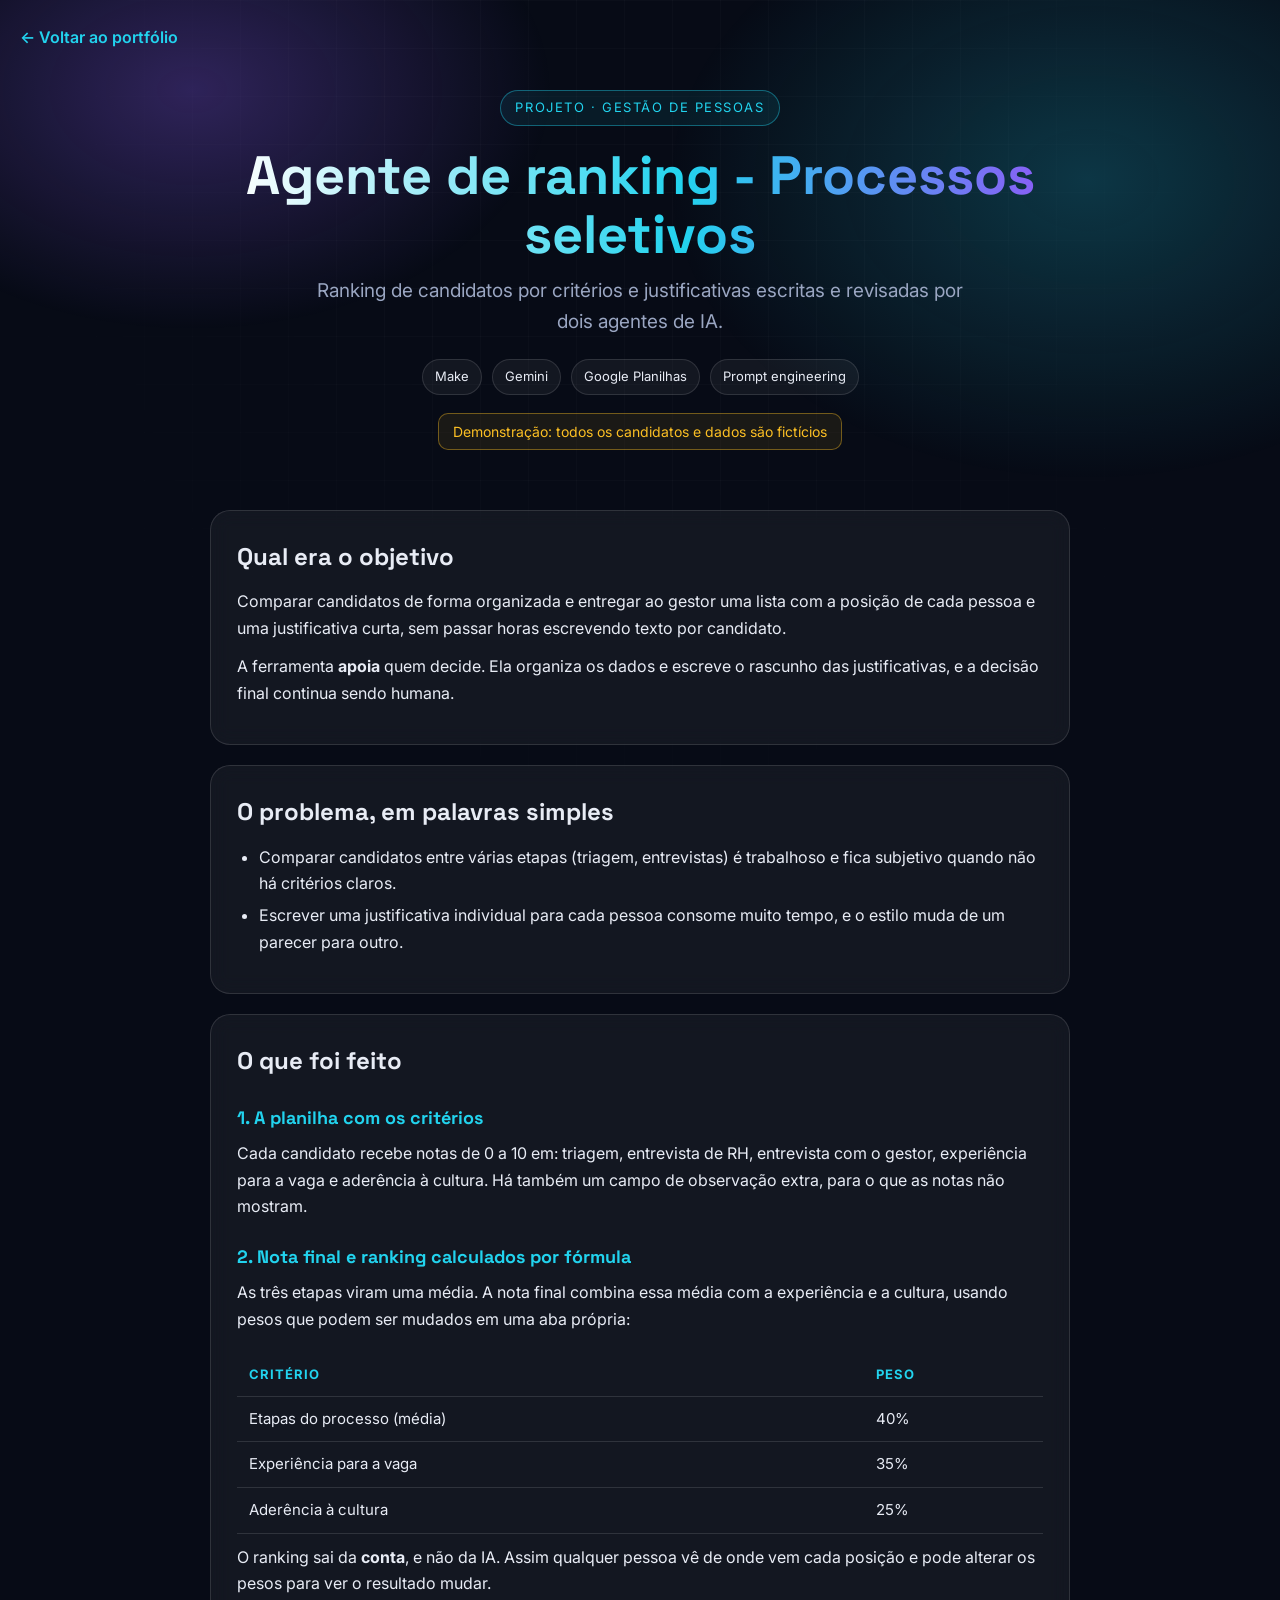
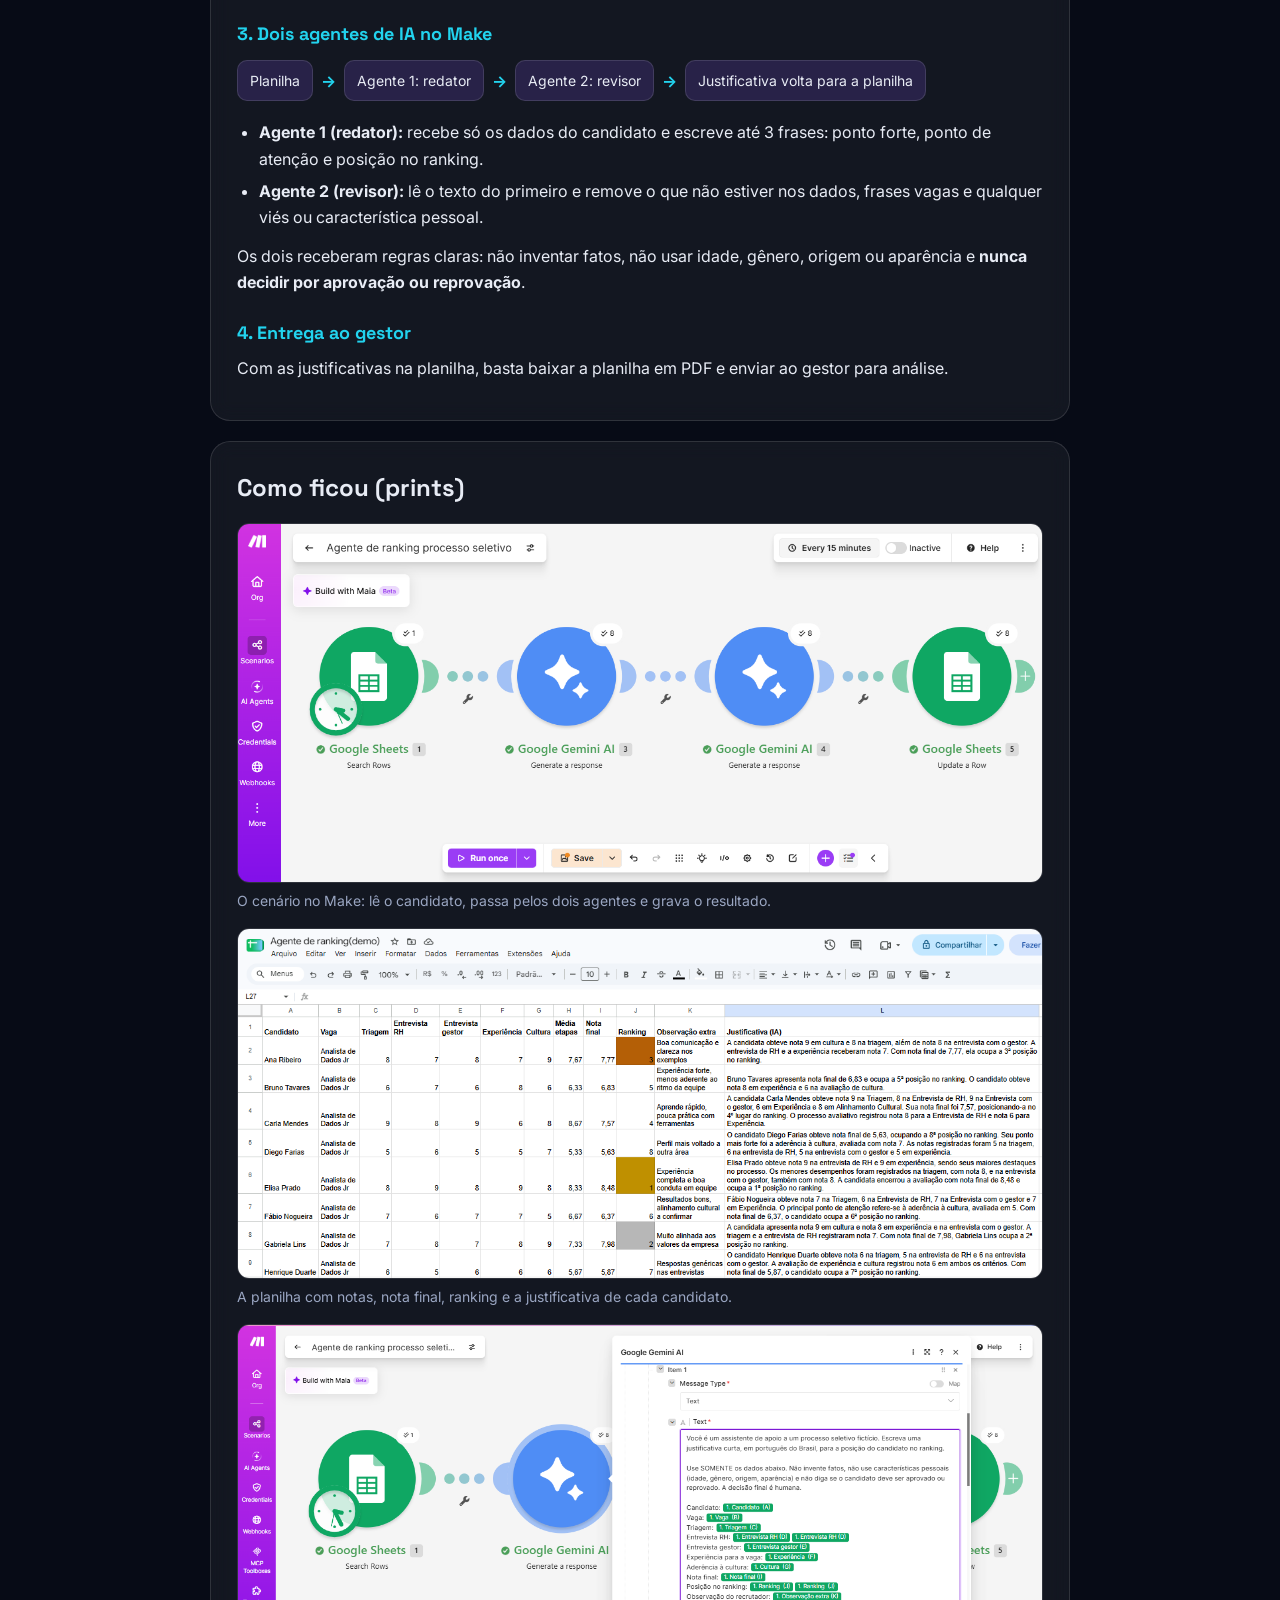
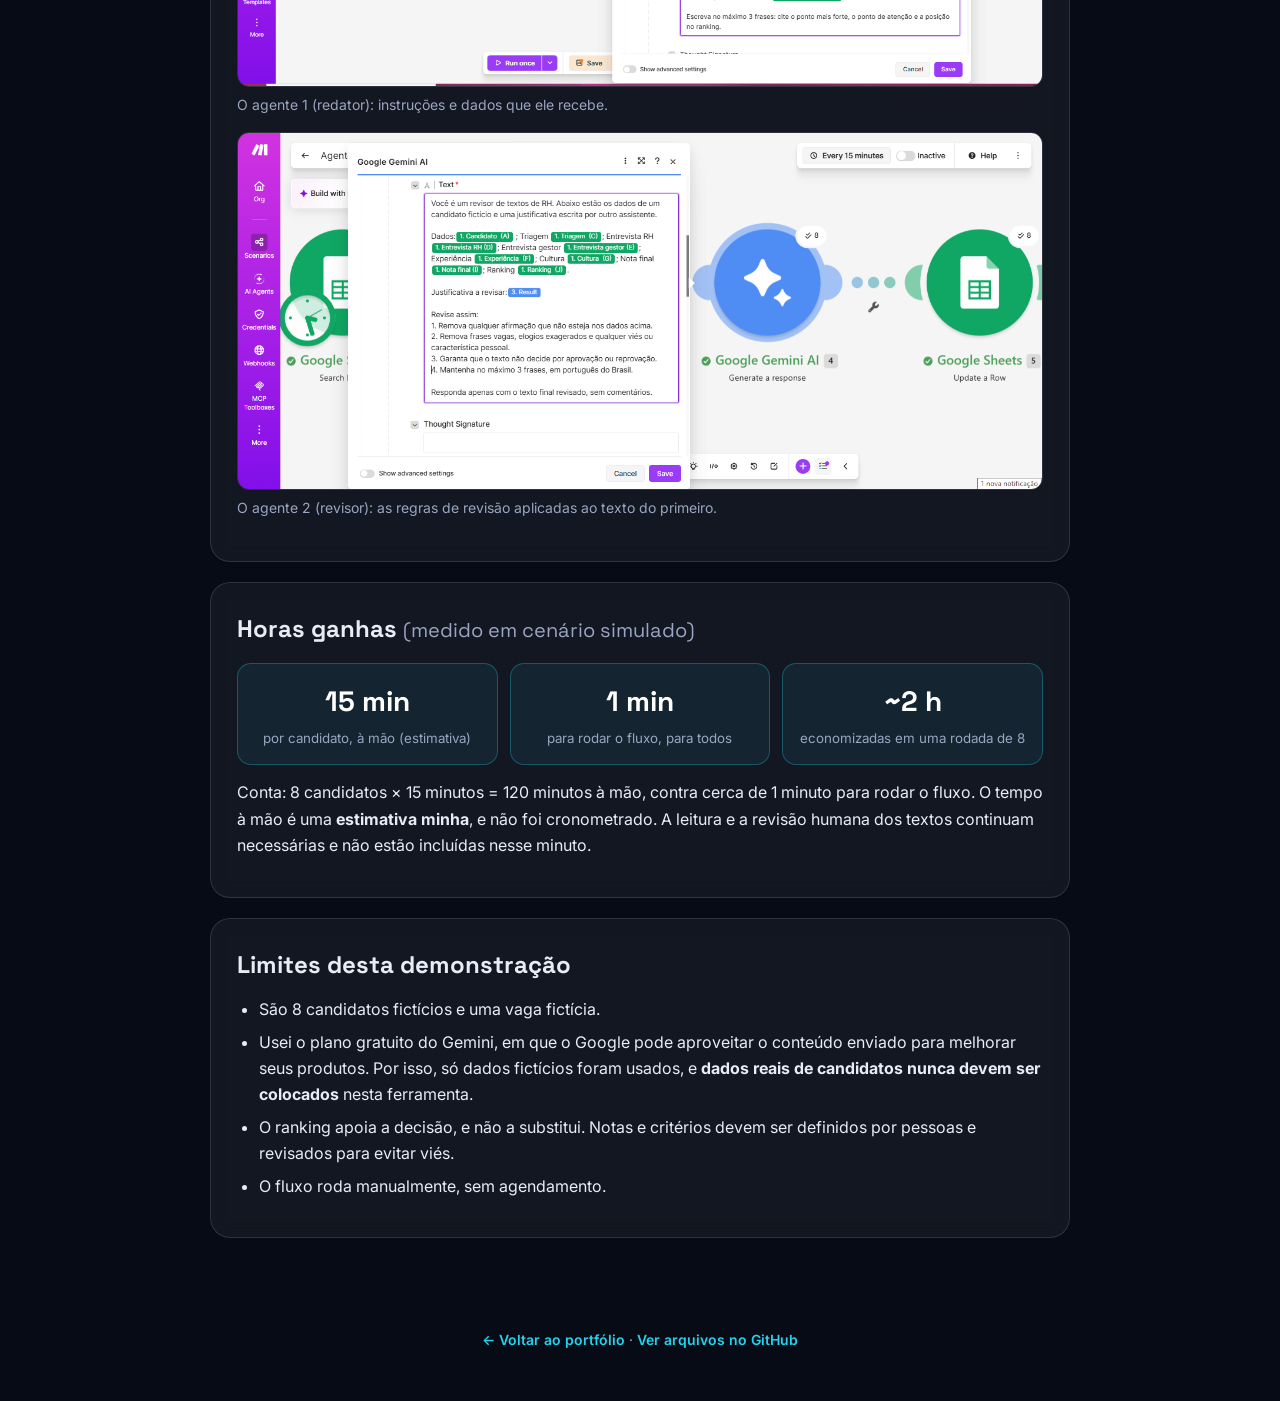
==== agente-de-ranking/index.html @ 05caa48c "Create index.html" ====
<!DOCTYPE html>
<html lang="pt-BR">
<head>
<meta charset="UTF-8">
<meta name="viewport" content="width=device-width, initial-scale=1">
<title>Agente de ranking - Processos seletivos | Liandra Constantino</title>
<link rel="preconnect" href="https://fonts.googleapis.com">
<link href="https://fonts.googleapis.com/css2?family=Space+Grotesk:wght@500;700&family=Inter:wght@400;500;600&display=swap" rel="stylesheet">
<link rel="stylesheet" href="../estilo-projeto.css">
</head>
<body>
<a class="voltar" href="../">← Voltar ao portfólio</a>
<header>
  <span class="etiqueta">Projeto · Gestão de pessoas</span>
  <h1>Agente de ranking - Processos seletivos</h1>
  <p class="sub">Ranking de candidatos por critérios e justificativas escritas e revisadas por dois agentes de IA.</p>
  <div class="selos"><span>Make</span><span>Gemini</span><span>Google Planilhas</span><span>Prompt engineering</span></div>
  <span class="aviso">Demonstração: todos os candidatos e dados são fictícios</span>
</header>

<main>
<section>
  <h2>Qual era o objetivo</h2>
  <p>Comparar candidatos de forma organizada e entregar ao gestor uma lista com a posição de cada pessoa e uma justificativa curta, sem passar horas escrevendo texto por candidato.</p>
  <p>A ferramenta <b>apoia</b> quem decide. Ela organiza os dados e escreve o rascunho das justificativas, e a decisão final continua sendo humana.</p>
</section>

<section>
  <h2>O problema, em palavras simples</h2>
  <ul>
    <li>Comparar candidatos entre várias etapas (triagem, entrevistas) é trabalhoso e fica subjetivo quando não há critérios claros.</li>
    <li>Escrever uma justificativa individual para cada pessoa consome muito tempo, e o estilo muda de um parecer para outro.</li>
  </ul>
</section>

<section>
  <h2>O que foi feito</h2>

  <h3>1. A planilha com os critérios</h3>
  <p>Cada candidato recebe notas de 0 a 10 em: triagem, entrevista de RH, entrevista com o gestor, experiência para a vaga e aderência à cultura. Há também um campo de observação extra, para o que as notas não mostram.</p>

  <h3>2. Nota final e ranking calculados por fórmula</h3>
  <p>As três etapas viram uma média. A nota final combina essa média com a experiência e a cultura, usando pesos que podem ser mudados em uma aba própria:</p>
  <div class="tabela"><table>
    <tr><th>Critério</th><th>Peso</th></tr>
    <tr><td>Etapas do processo (média)</td><td>40%</td></tr>
    <tr><td>Experiência para a vaga</td><td>35%</td></tr>
    <tr><td>Aderência à cultura</td><td>25%</td></tr>
  </table></div>
  <p>O ranking sai da <b>conta</b>, e não da IA. Assim qualquer pessoa vê de onde vem cada posição e pode alterar os pesos para ver o resultado mudar.</p>

  <h3>3. Dois agentes de IA no Make</h3>
  <div class="fluxo"><span>Planilha</span><b>→</b><span>Agente 1: redator</span><b>→</b><span>Agente 2: revisor</span><b>→</b><span>Justificativa volta para a planilha</span></div>
  <ul>
    <li><b>Agente 1 (redator):</b> recebe só os dados do candidato e escreve até 3 frases: ponto forte, ponto de atenção e posição no ranking.</li>
    <li><b>Agente 2 (revisor):</b> lê o texto do primeiro e remove o que não estiver nos dados, frases vagas e qualquer viés ou característica pessoal.</li>
  </ul>
  <p>Os dois receberam regras claras: não inventar fatos, não usar idade, gênero, origem ou aparência e <b>nunca decidir por aprovação ou reprovação</b>.</p>

  <h3>4. Entrega ao gestor</h3>
  <p>Com as justificativas na planilha, basta baixar a planilha em PDF e enviar ao gestor para análise.</p>
</section>

<section>
  <h2>Como ficou (prints)</h2>
  <figure><a href="01-cenario-make.png" target="_blank" rel="noopener"><img src="01-cenario-make.png" alt="Cenário no Make" loading="lazy"></a><figcaption>O cenário no Make: lê o candidato, passa pelos dois agentes e grava o resultado.</figcaption></figure>
  <figure><a href="02-planilha-ranking.png" target="_blank" rel="noopener"><img src="02-planilha-ranking.png" alt="Planilha com ranking e justificativas" loading="lazy"></a><figcaption>A planilha com notas, nota final, ranking e a justificativa de cada candidato.</figcaption></figure>
  <figure><a href="03-modulo2-redator.png" target="_blank" rel="noopener"><img src="03-modulo2-redator.png" alt="Módulo do agente redator" loading="lazy"></a><figcaption>O agente 1 (redator): instruções e dados que ele recebe.</figcaption></figure>
  <figure><a href="04-modulo3-revisor.png" target="_blank" rel="noopener"><img src="04-modulo3-revisor.png" alt="Módulo do agente revisor" loading="lazy"></a><figcaption>O agente 2 (revisor): as regras de revisão aplicadas ao texto do primeiro.</figcaption></figure>
</section>

<section>
  <h2>Horas ganhas <small style="color:var(--suave);font-weight:400">(medido em cenário simulado)</small></h2>
  <div class="destaque">
    <div><strong>15 min</strong><small>por candidato, à mão (estimativa)</small></div>
    <div><strong>1 min</strong><small>para rodar o fluxo, para todos</small></div>
    <div><strong>~2 h</strong><small>economizadas em uma rodada de 8</small></div>
  </div>
  <p>Conta: 8 candidatos × 15 minutos = 120 minutos à mão, contra cerca de 1 minuto para rodar o fluxo. O tempo à mão é uma <b>estimativa minha</b>, e não foi cronometrado. A leitura e a revisão humana dos textos continuam necessárias e não estão incluídas nesse minuto.</p>
</section>

<section>
  <h2>Limites desta demonstração</h2>
  <ul>
    <li>São 8 candidatos fictícios e uma vaga fictícia.</li>
    <li>Usei o plano gratuito do Gemini, em que o Google pode aproveitar o conteúdo enviado para melhorar seus produtos. Por isso, só dados fictícios foram usados, e <b>dados reais de candidatos nunca devem ser colocados</b> nesta ferramenta.</li>
    <li>O ranking apoia a decisão, e não a substitui. Notas e critérios devem ser definidos por pessoas e revisados para evitar viés.</li>
    <li>O fluxo roda manualmente, sem agendamento.</li>
  </ul>
</section>
</main>

<footer>
  <a href="../">← Voltar ao portfólio</a> ·
  <a href="https://github.com/liandraconstantino/portfolio/tree/main/agente-de-ranking">Ver arquivos no GitHub</a>
</footer>
</body>
</html>
---- estilo-projeto.css ----
:root{--bg:#070b16;--card:rgba(255,255,255,.05);--borda:rgba(255,255,255,.12);--texto:#e8ecf5;--suave:#9aa6c2;--ciano:#22d3ee;--violeta:#8b5cf6}
*{box-sizing:border-box}
body{margin:0;font-family:Inter,system-ui,sans-serif;background:var(--bg);color:var(--texto);line-height:1.65;overflow-x:hidden}
body::before{content:"";position:fixed;inset:0;z-index:-2;background:radial-gradient(600px 400px at 15% 10%,rgba(139,92,246,.30),transparent 60%),radial-gradient(700px 500px at 85% 20%,rgba(34,211,238,.22),transparent 60%)}
body::after{content:"";position:fixed;inset:0;z-index:-1;opacity:.5;background-image:linear-gradient(rgba(255,255,255,.04) 1px,transparent 1px),linear-gradient(90deg,rgba(255,255,255,.04) 1px,transparent 1px);background-size:48px 48px;mask-image:radial-gradient(ellipse at 50% 20%,#000 30%,transparent 75%)}
.voltar{display:inline-block;margin:24px 20px 0;color:var(--ciano);text-decoration:none;font-weight:600}
header{text-align:center;padding:40px 20px 30px;max-width:860px;margin:0 auto}
.etiqueta{display:inline-block;font-size:13px;letter-spacing:.12em;text-transform:uppercase;color:var(--ciano);border:1px solid rgba(34,211,238,.4);padding:6px 14px;border-radius:999px;background:rgba(34,211,238,.08)}
h1{font-family:"Space Grotesk",sans-serif;font-size:clamp(32px,6vw,54px);margin:20px 0 10px;line-height:1.1;background:linear-gradient(90deg,#fff,var(--ciano) 55%,var(--violeta));-webkit-background-clip:text;background-clip:text;color:transparent}
.sub{font-size:clamp(16px,2.4vw,19px);color:var(--suave);max-width:660px;margin:0 auto}
.selos{display:flex;flex-wrap:wrap;gap:10px;justify-content:center;margin-top:22px}
.selos span{font-size:13px;background:var(--card);border:1px solid var(--borda);padding:6px 12px;border-radius:999px}
.aviso{display:inline-block;margin-top:18px;font-size:14px;color:#fbbf24;border:1px solid rgba(251,191,36,.4);background:rgba(251,191,36,.08);padding:6px 14px;border-radius:10px}
main{max-width:900px;margin:0 auto;padding:10px 20px 60px}
section{background:var(--card);border:1px solid var(--borda);border-radius:20px;padding:26px;margin:20px 0;backdrop-filter:blur(10px)}
h2{font-family:"Space Grotesk",sans-serif;font-size:24px;margin:0 0 12px}
h3{font-family:"Space Grotesk",sans-serif;font-size:18px;margin:22px 0 8px;color:var(--ciano)}
p{margin:0 0 12px}
ol,ul{margin:0 0 12px;padding-left:22px}
li{margin-bottom:6px}
table{width:100%;border-collapse:collapse;margin:10px 0;font-size:15px}
th,td{padding:10px 12px;text-align:left;border-bottom:1px solid var(--borda)}
th{color:var(--ciano);font-size:13px;letter-spacing:.08em;text-transform:uppercase}
.tabela{overflow-x:auto}
.fluxo{display:flex;flex-wrap:wrap;align-items:center;gap:8px;margin:12px 0 18px}
.fluxo span{background:rgba(139,92,246,.18);border:1px solid var(--borda);padding:8px 12px;border-radius:10px;font-size:14px}
.fluxo b{color:var(--ciano)}
figure{margin:16px 0}
figure img{width:100%;border-radius:12px;border:1px solid var(--borda);display:block}
figcaption{font-size:14px;color:var(--suave);margin-top:6px}
.destaque{display:grid;grid-template-columns:repeat(auto-fit,minmax(170px,1fr));gap:12px;margin:14px 0}
.destaque div{background:rgba(34,211,238,.07);border:1px solid rgba(34,211,238,.3);border-radius:14px;padding:14px;text-align:center}
.destaque strong{display:block;font-family:"Space Grotesk",sans-serif;font-size:28px;color:#fff}
.destaque small{color:var(--suave)}
footer{text-align:center;color:var(--suave);padding:10px 20px 50px;font-size:14px}
footer a{color:var(--ciano);font-weight:600;text-decoration:none}
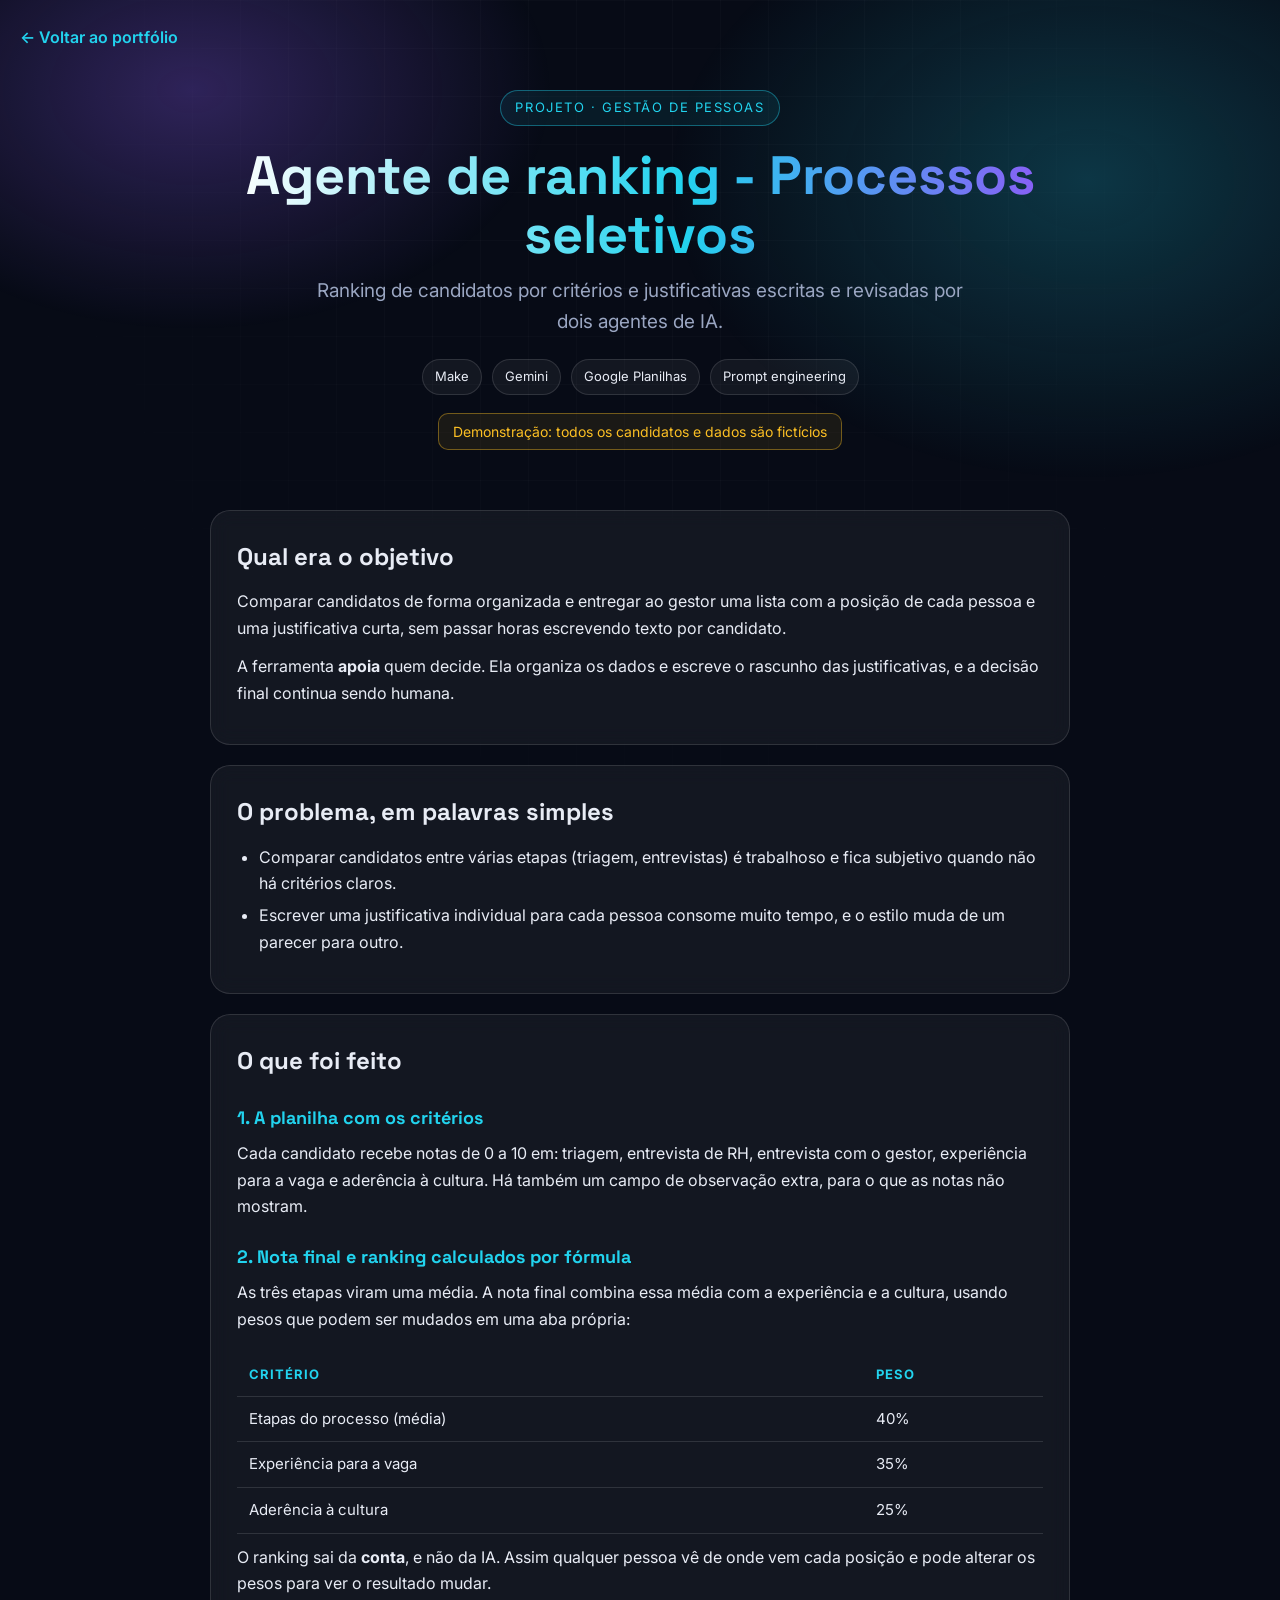
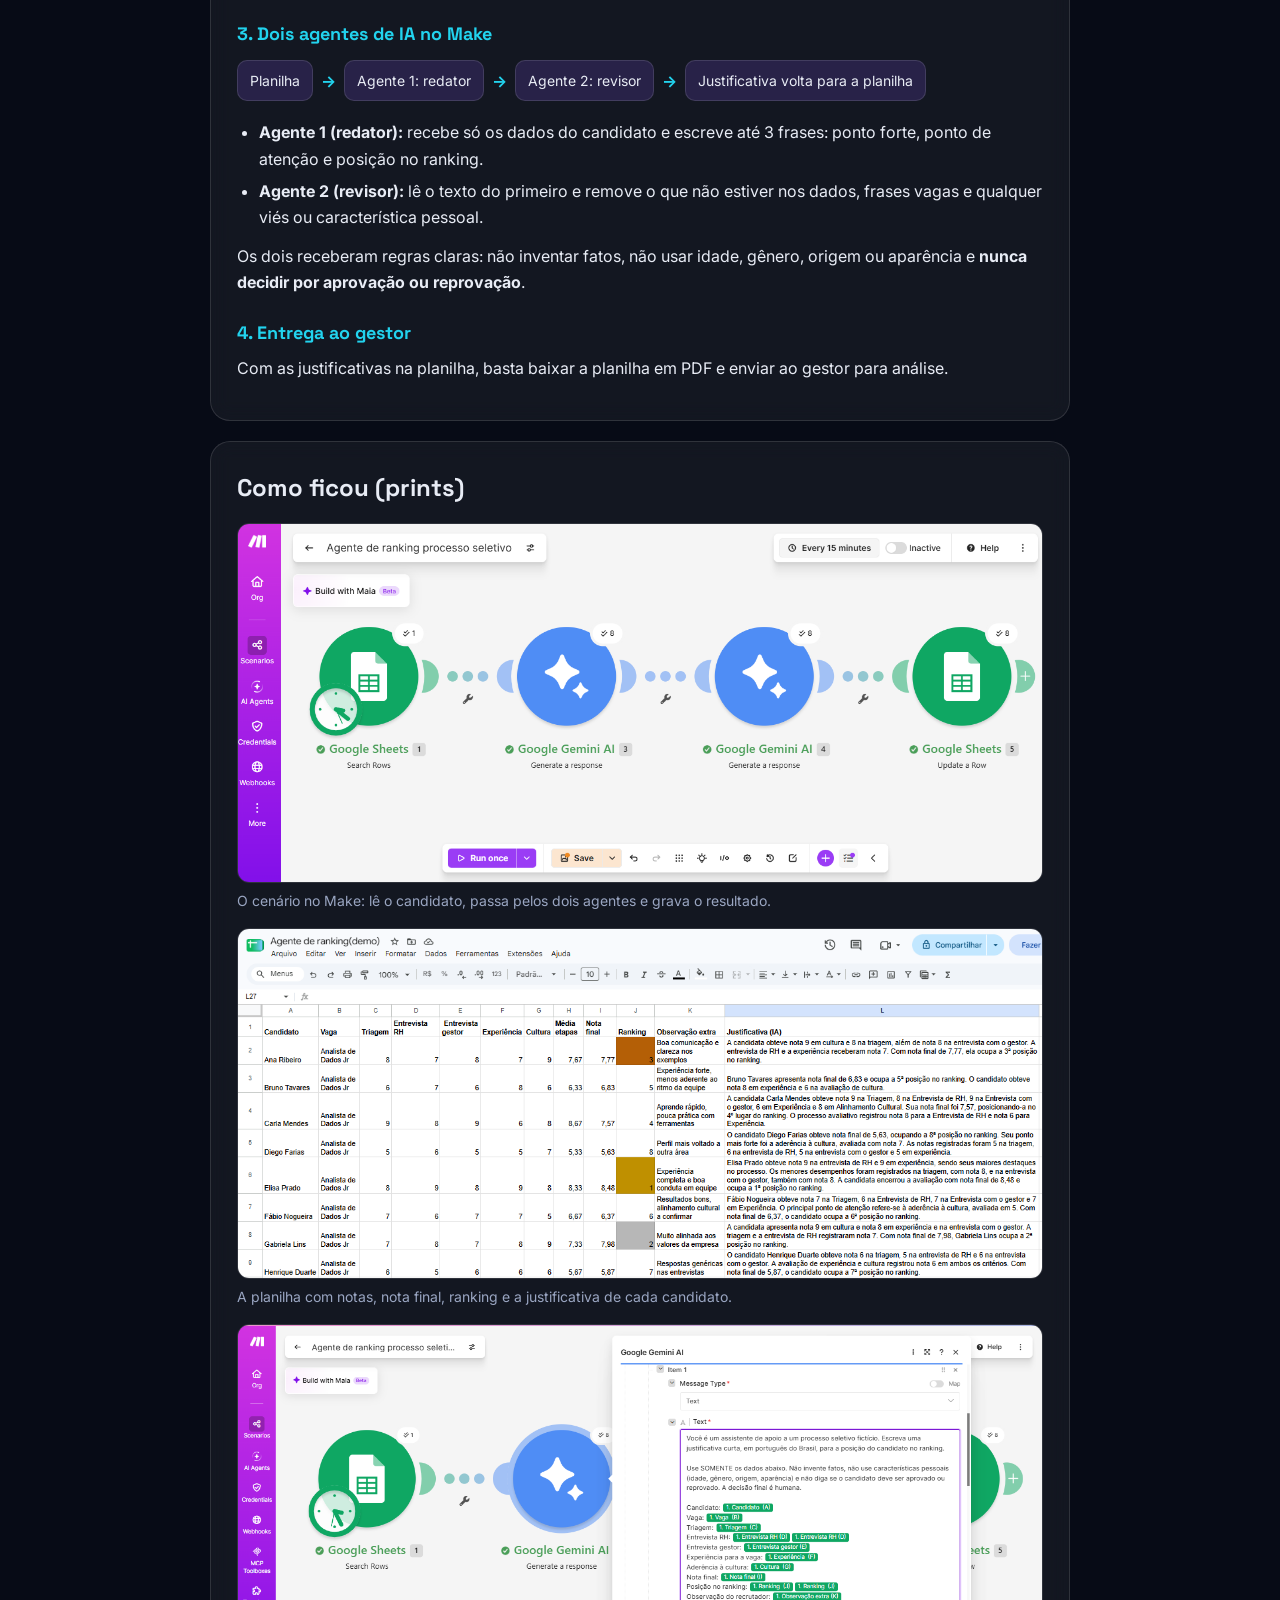
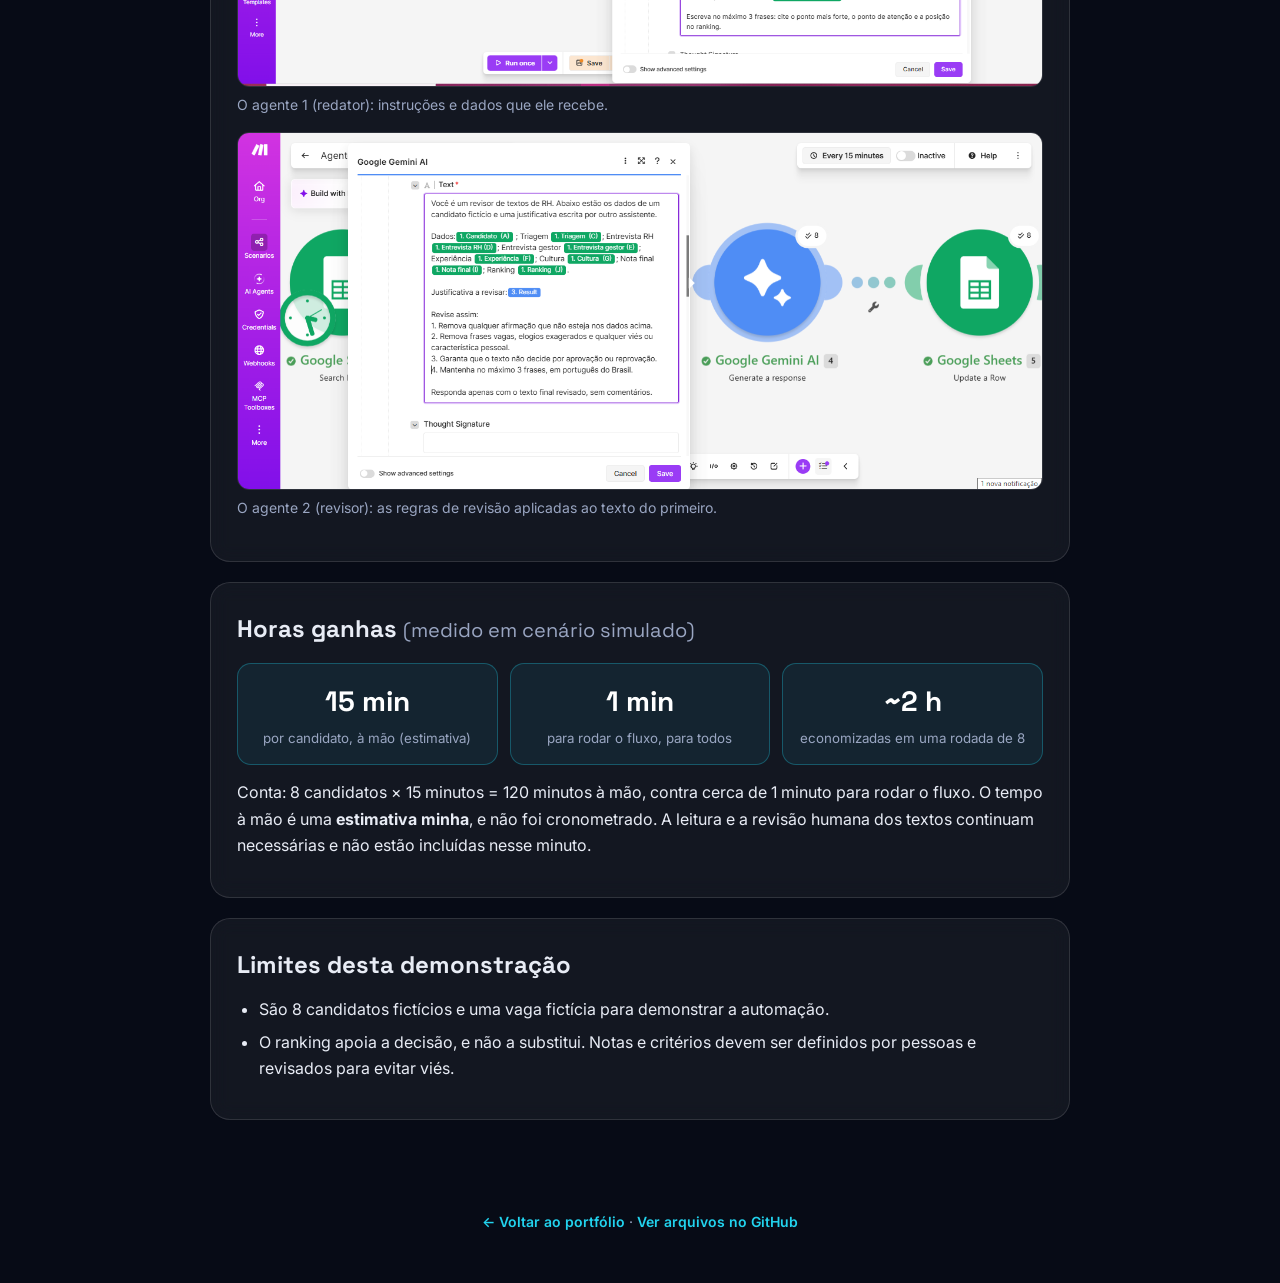
==== commit b4ba9f8e: "Update index.html" ====
--- a/agente-de-ranking/index.html
+++ b/agente-de-ranking/index.html
@@ -82,10 +82,8 @@
 <section>
   <h2>Limites desta demonstração</h2>
   <ul>
-    <li>São 8 candidatos fictícios e uma vaga fictícia.</li>
-    <li>Usei o plano gratuito do Gemini, em que o Google pode aproveitar o conteúdo enviado para melhorar seus produtos. Por isso, só dados fictícios foram usados, e <b>dados reais de candidatos nunca devem ser colocados</b> nesta ferramenta.</li>
+    <li>São 8 candidatos fictícios e uma vaga fictícia para demonstrar a automação.</li>
     <li>O ranking apoia a decisão, e não a substitui. Notas e critérios devem ser definidos por pessoas e revisados para evitar viés.</li>
-    <li>O fluxo roda manualmente, sem agendamento.</li>
   </ul>
 </section>
 </main>
